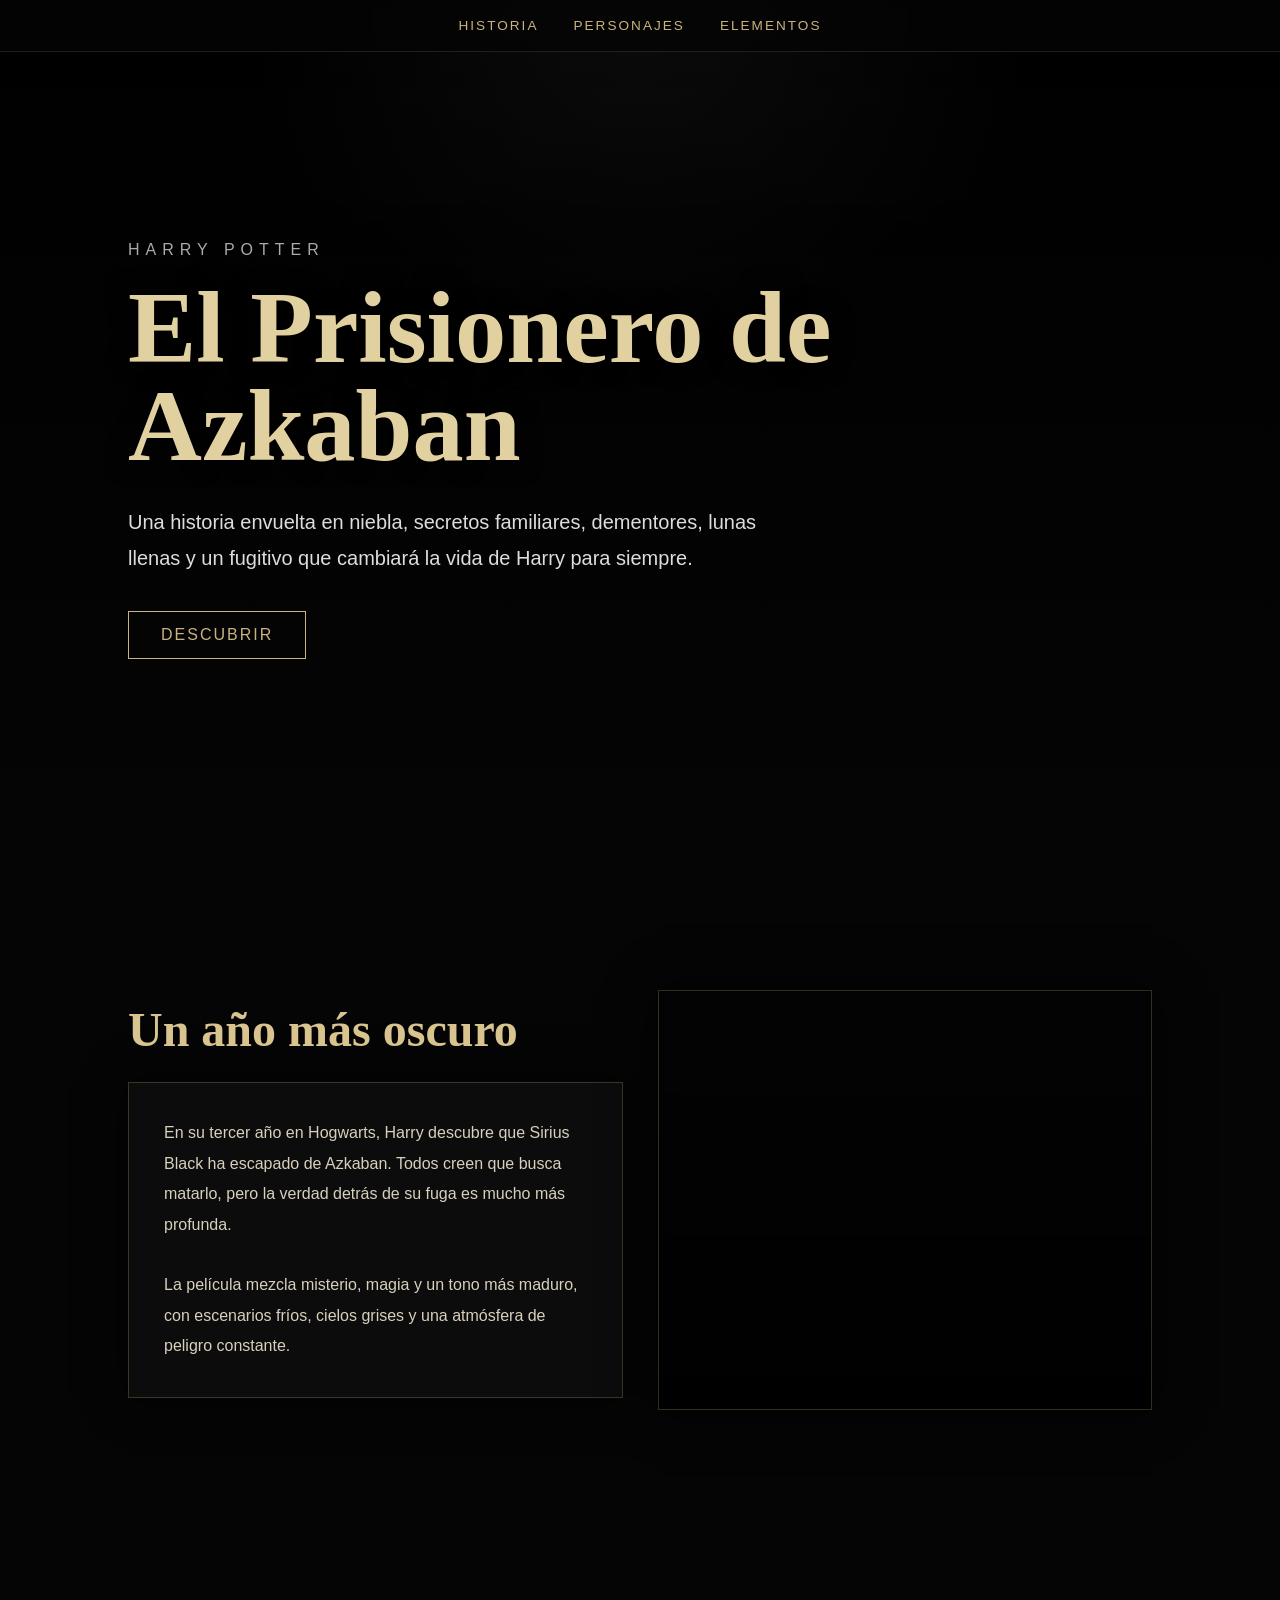
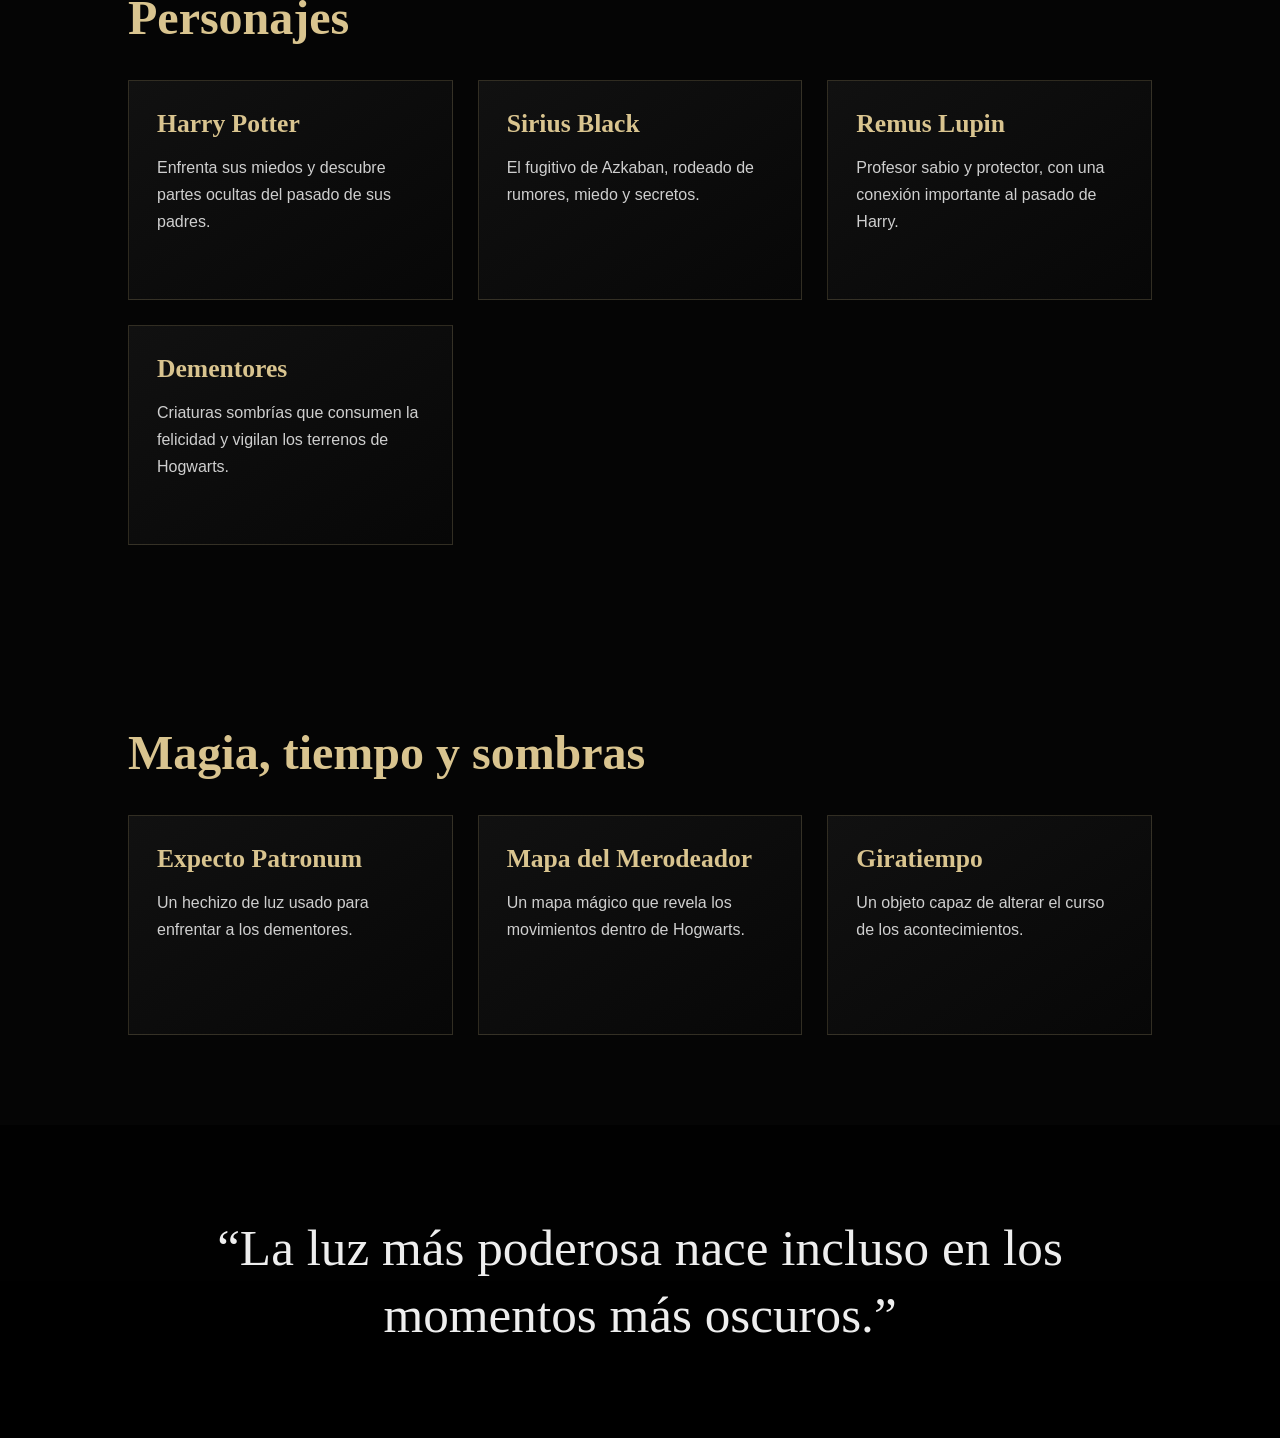
==== Harry Potter/harry-potter.html @ 2e946d89 "Página de Harry Potter" ====
<!DOCTYPE html>
<html lang="es">
<head>
<meta charset="UTF-8">
<meta name="viewport" content="width=device-width, initial-scale=1.0">
<title>El Prisionero de Azkaban</title>

<style>
*{
  margin:0;
  padding:0;
  box-sizing:border-box;
}

html{
  scroll-behavior:smooth;
}

body{
  background:#050505;
  color:#d8d0bd;
  font-family:"Trebuchet MS", Arial, sans-serif;
}

body::before{
  content:"";
  position:fixed;
  inset:0;
  background:
    radial-gradient(circle at top, rgba(120,120,120,.15), transparent 35%),
    linear-gradient(rgba(0,0,0,.75), rgba(0,0,0,.95));
  pointer-events:none;
  z-index:-1;
}

nav{
  position:fixed;
  top:0;
  width:100%;
  z-index:100;
  padding:18px 40px;
  display:flex;
  justify-content:center;
  gap:35px;
  background:rgba(5,5,5,.75);
  backdrop-filter:blur(8px);
  border-bottom:1px solid rgba(180,180,180,.15);
}

nav a{
  color:#c9b37e;
  text-decoration:none;
  letter-spacing:2px;
  font-size:.85rem;
  text-transform:uppercase;
}

nav a:hover{
  color:#fff;
}

.hero{
  min-height:100vh;
  background:
    linear-gradient(to bottom, rgba(0,0,0,.35), #050505 95%),
    url("img/1374887.png");
  background-size:cover;
  background-position:center;
  display:flex;
  align-items:center;
  padding:120px 10%;
}

.hero-content{
  max-width:760px;
}

.small-title{
  color:#aaa;
  letter-spacing:6px;
  text-transform:uppercase;
  margin-bottom:20px;
}

h1{
  font-family:Georgia, serif;
  font-size:clamp(3rem, 8vw, 6.5rem);
  color:#e1d1a0;
  line-height:.95;
  text-shadow:0 0 25px #000;
  margin-bottom:30px;
}

.hero p{
  font-size:1.25rem;
  line-height:1.8;
  color:#ddd;
  max-width:640px;
}

.btn{
  display:inline-block;
  margin-top:35px;
  padding:14px 32px;
  border:1px solid #c9b37e;
  color:#c9b37e;
  text-decoration:none;
  letter-spacing:2px;
  text-transform:uppercase;
  transition:.3s;
}

.btn:hover{
  background:#c9b37e;
  color:#111;
}

section{
  padding:90px 10%;
}

.section-title{
  font-family:Georgia, serif;
  font-size:3rem;
  color:#d9c48f;
  margin-bottom:25px;
}

.dark-box{
  background:rgba(15,15,15,.85);
  border:1px solid rgba(201,179,126,.25);
  padding:35px;
  line-height:1.9;
  box-shadow:0 0 40px rgba(0,0,0,.7);
}

.two-columns{
  display:grid;
  grid-template-columns:1fr 1fr;
  gap:35px;
  align-items:center;
}

.image-card{
  min-height:420px;
  background:
    linear-gradient(rgba(0,0,0,.25), rgba(0,0,0,.85)),
    url("img/922834.jpg");
  background-size:cover;
  background-position:center;
  border:1px solid rgba(201,179,126,.25);
  box-shadow:0 0 45px rgba(0,0,0,.8);
}

.cards{
  display:grid;
  grid-template-columns:repeat(auto-fit,minmax(240px,1fr));
  gap:25px;
  margin-top:35px;
}

.card{
  background:linear-gradient(145deg,#111,#070707);
  border:1px solid rgba(201,179,126,.2);
  padding:28px;
  min-height:220px;
  transition:.3s;
}

.card:hover{
  transform:translateY(-10px);
  border-color:#c9b37e;
  box-shadow:0 0 30px rgba(201,179,126,.18);
}

.card h3{
  color:#d9c48f;
  font-family:Georgia, serif;
  font-size:1.6rem;
  margin-bottom:15px;
}

.card p{
  color:#cfcfcf;
  line-height:1.7;
}

.quote-section{
  background:
    linear-gradient(rgba(0,0,0,.7), rgba(0,0,0,.9)),
    url("img/white-owl-4196287_1280.jpg");
  background-size:cover;
  background-position:center;
  text-align:center;
}

.quote{
  font-family:Georgia, serif;
  font-size:clamp(1.8rem,4vw,3.5rem);
  color:#eee;
  max-width:900px;
  margin:auto;
  line-height:1.3;
}

footer{
  padding:35px;
  text-align:center;
  background:#020202;
  color:#777;
  border-top:1px solid rgba(201,179,126,.15);
}

@media(max-width:800px){
  nav{
    gap:15px;
    padding:14px;
  }

  nav a{
    font-size:.7rem;
  }

  .two-columns{
    grid-template-columns:1fr;
  }

  section{
    padding:70px 7%;
  }
}
</style>
</head>

<body>

<nav>
  <a href="#historia">Historia</a>
  <a href="#personajes">Personajes</a>
  <a href="#elementos">Elementos</a>
</nav>

<header class="hero">
  <div class="hero-content">
    <div class="small-title">Harry Potter</div>
    <h1>El Prisionero de Azkaban</h1>
    <p>
      Una historia envuelta en niebla, secretos familiares, dementores,
      lunas llenas y un fugitivo que cambiará la vida de Harry para siempre.
    </p>
    <a class="btn" href="#historia">Descubrir</a>
  </div>
</header>

<section id="historia">
  <div class="two-columns">
    <div>
      <h2 class="section-title">Un año más oscuro</h2>
      <div class="dark-box">
        <p>
          En su tercer año en Hogwarts, Harry descubre que Sirius Black ha
          escapado de Azkaban. Todos creen que busca matarlo, pero la verdad
          detrás de su fuga es mucho más profunda.
        </p>
        <br>
        <p>
          La película mezcla misterio, magia y un tono más maduro, con escenarios
          fríos, cielos grises y una atmósfera de peligro constante.
        </p>
      </div>
    </div>

    <div class="image-card"></div>
  </div>
</section>

<section id="personajes">
  <h2 class="section-title">Personajes</h2>

  <div class="cards">
    <div class="card">
      <h3>Harry Potter</h3>
      <p>Enfrenta sus miedos y descubre partes ocultas del pasado de sus padres.</p>
    </div>

    <div class="card">
      <h3>Sirius Black</h3>
      <p>El fugitivo de Azkaban, rodeado de rumores, miedo y secretos.</p>
    </div>

    <div class="card">
      <h3>Remus Lupin</h3>
      <p>Profesor sabio y protector, con una conexión importante al pasado de Harry.</p>
    </div>

    <div class="card">
      <h3>Dementores</h3>
      <p>Criaturas sombrías que consumen la felicidad y vigilan los terrenos de Hogwarts.</p>
    </div>
  </div>
</section>

<section id="elementos">
  <h2 class="section-title">Magia, tiempo y sombras</h2>

  <div class="cards">
    <div class="card">
      <h3>Expecto Patronum</h3>
      <p>Un hechizo de luz usado para enfrentar a los dementores.</p>
    </div>

    <div class="card">
      <h3>Mapa del Merodeador</h3>
      <p>Un mapa mágico que revela los movimientos dentro de Hogwarts.</p>
    </div>

    <div class="card">
      <h3>Giratiempo</h3>
      <p>Un objeto capaz de alterar el curso de los acontecimientos.</p>
    </div>
  </div>
</section>

<section class="quote-section">
  <p class="quote">
    “La luz más poderosa nace incluso en los momentos más oscuros.”
  </p>
</section>


</body>
</html>
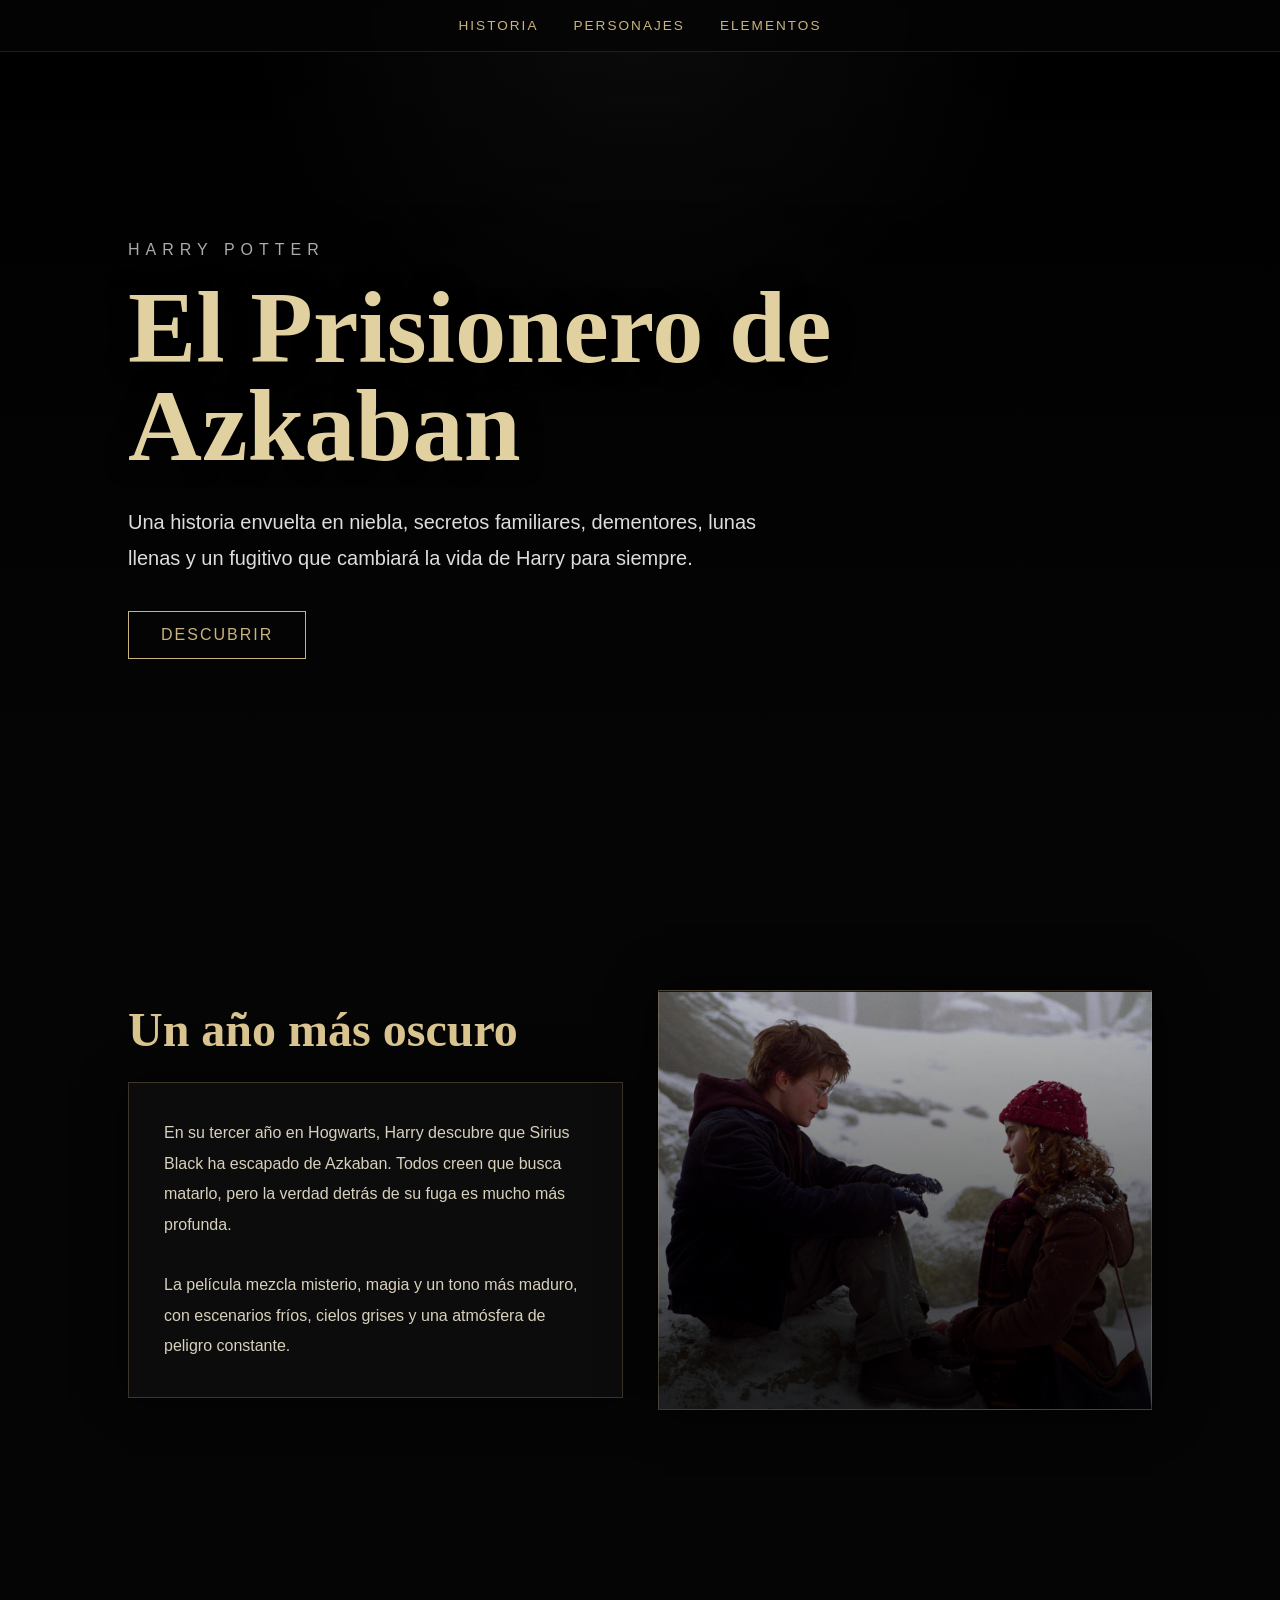
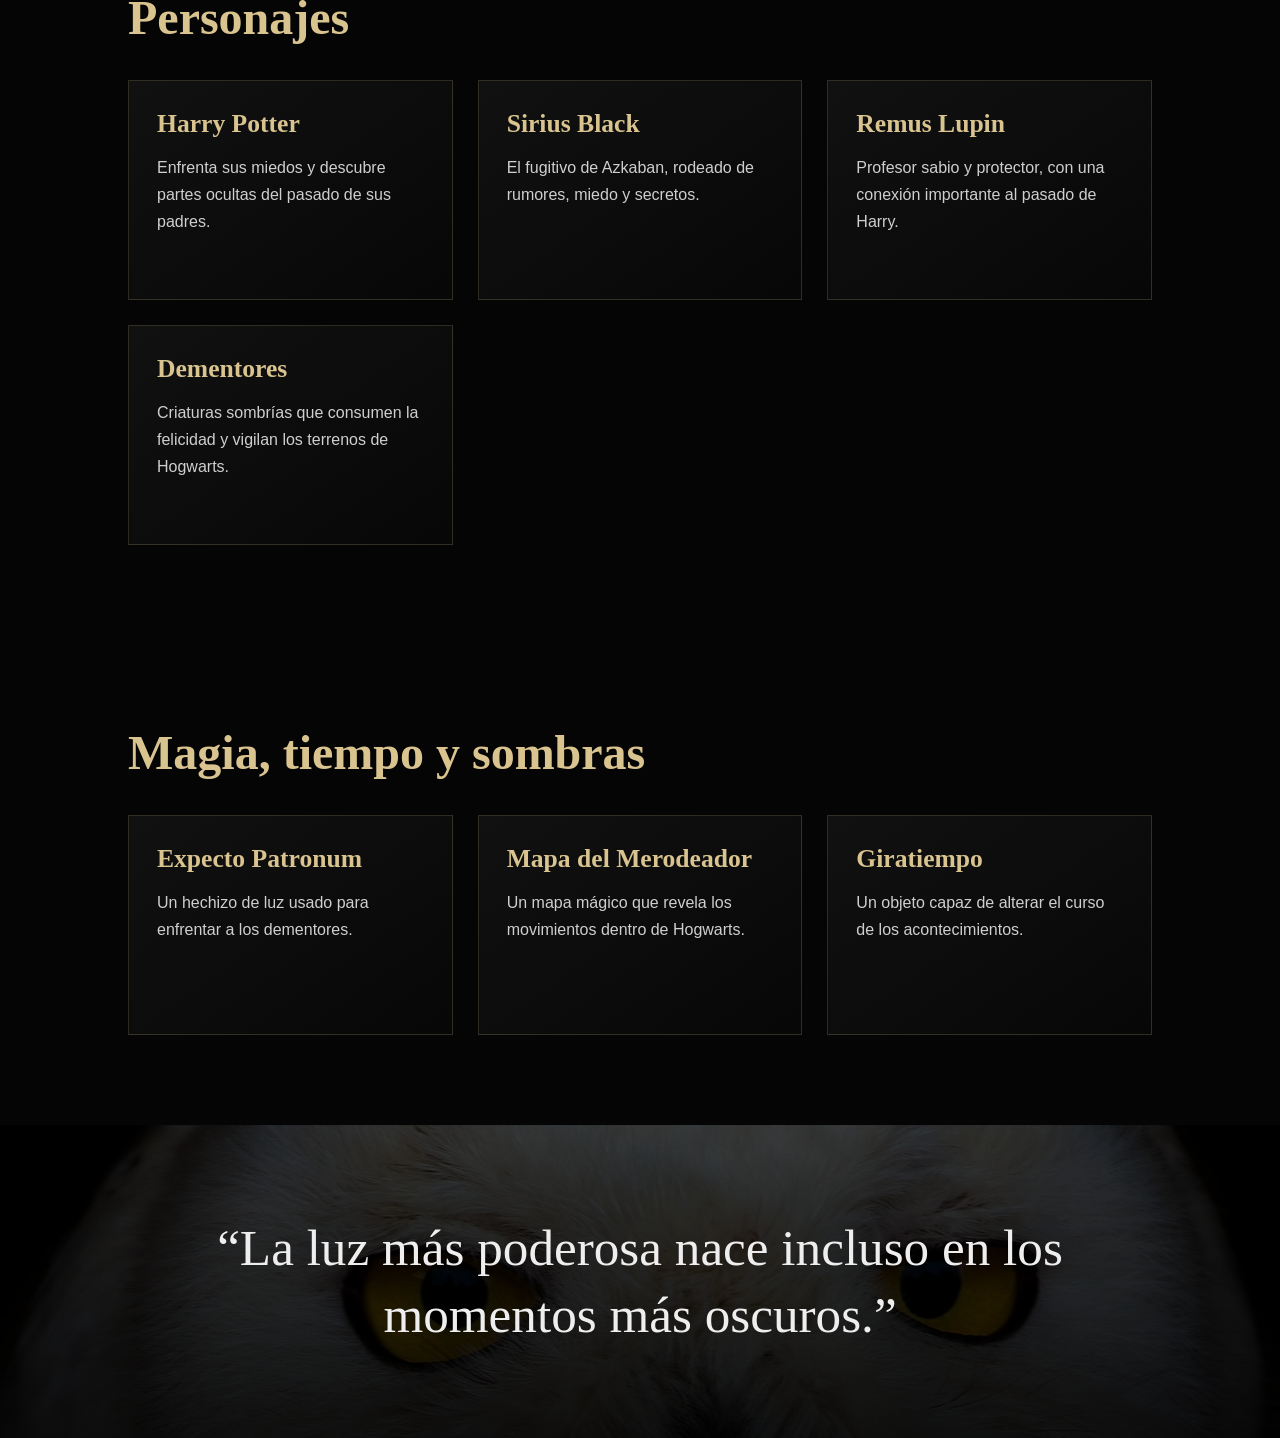
==== commit fe375c71: "Cambios en las imagenes y el index" ====
--- a/Harry Potter/harry-potter.html
+++ b/Harry Potter/harry-potter.html
@@ -63,7 +63,7 @@
   min-height:100vh;
   background:
     linear-gradient(to bottom, rgba(0,0,0,.35), #050505 95%),
-    url("img/1374887.png");
+    url("/img/1374887.png");
   background-size:cover;
   background-position:center;
   display:flex;
@@ -145,7 +145,7 @@
   min-height:420px;
   background:
     linear-gradient(rgba(0,0,0,.25), rgba(0,0,0,.85)),
-    url("img/922834.jpg");
+    url("/img/922834.jpg");
   background-size:cover;
   background-position:center;
   border:1px solid rgba(201,179,126,.25);
@@ -188,7 +188,7 @@
 .quote-section{
   background:
     linear-gradient(rgba(0,0,0,.7), rgba(0,0,0,.9)),
-    url("img/white-owl-4196287_1280.jpg");
+    url("/img/white-owl-4196287_1280.jpg");
   background-size:cover;
   background-position:center;
   text-align:center;
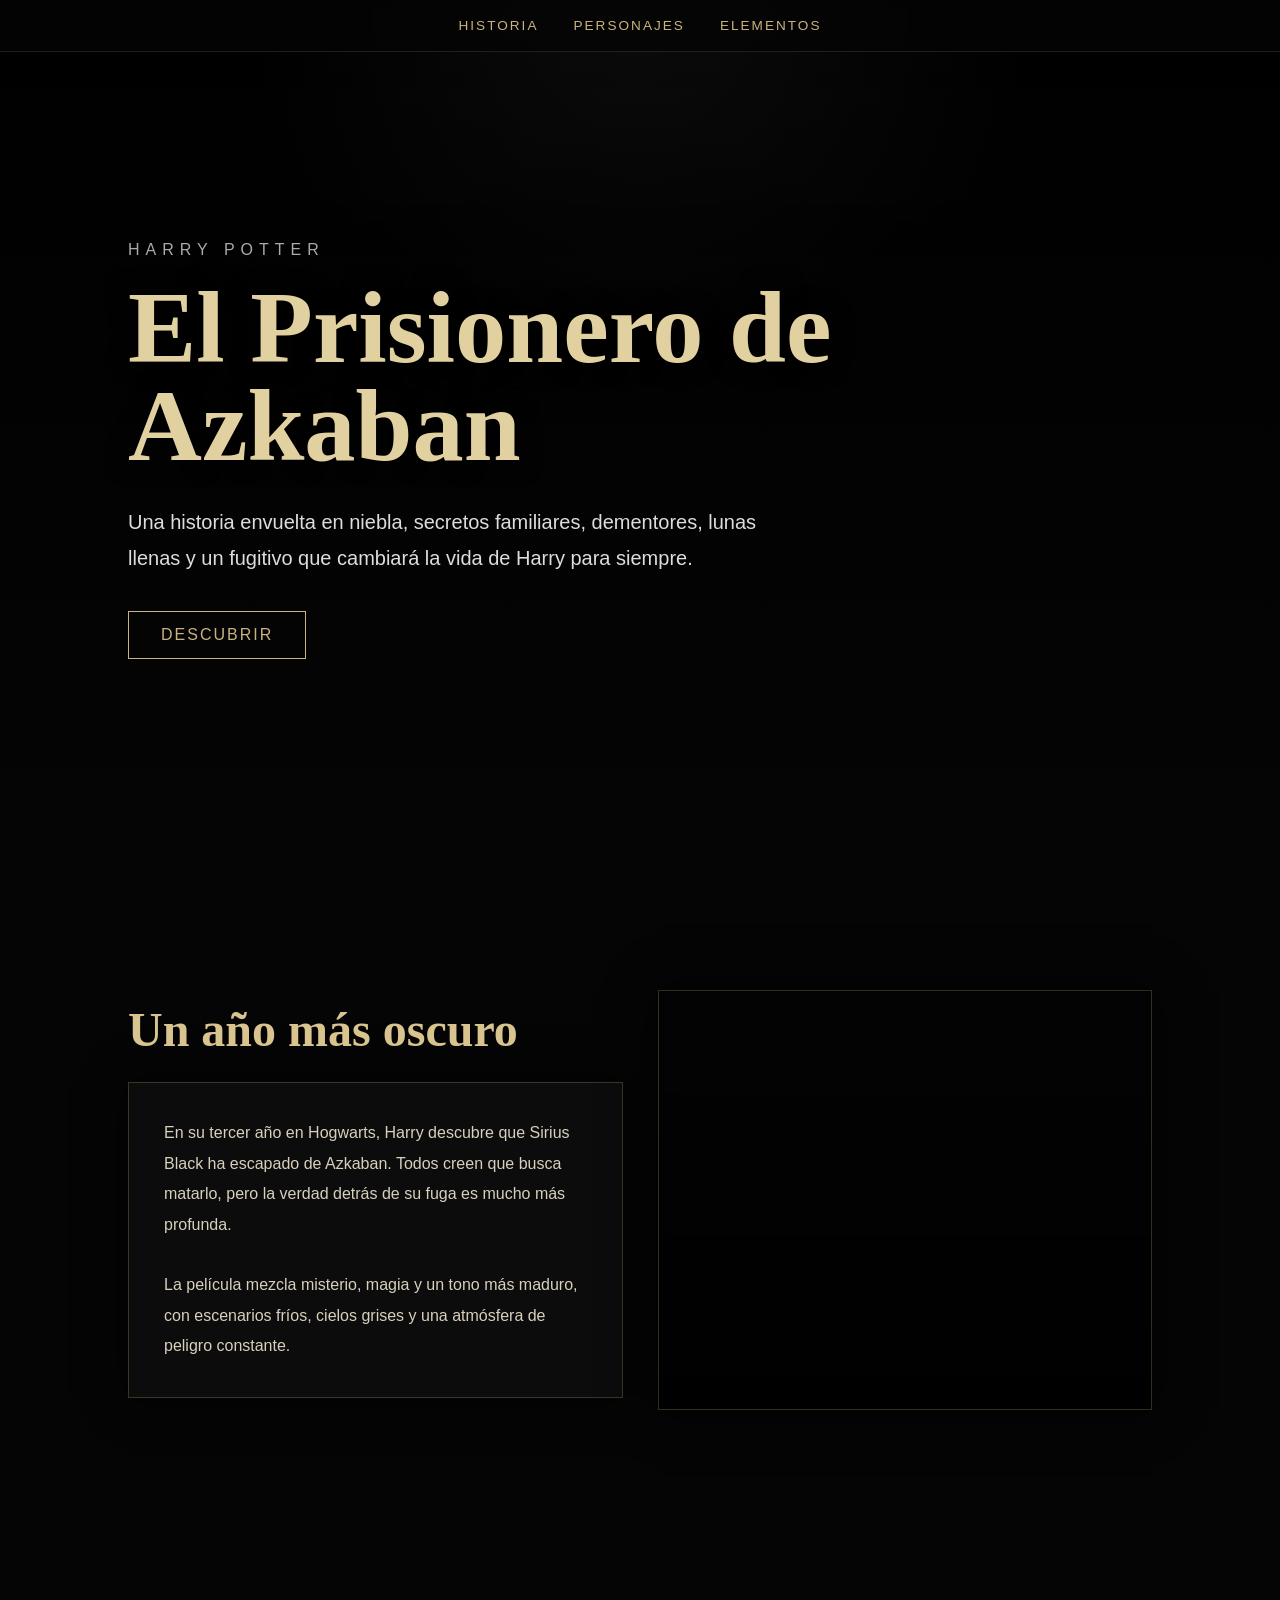
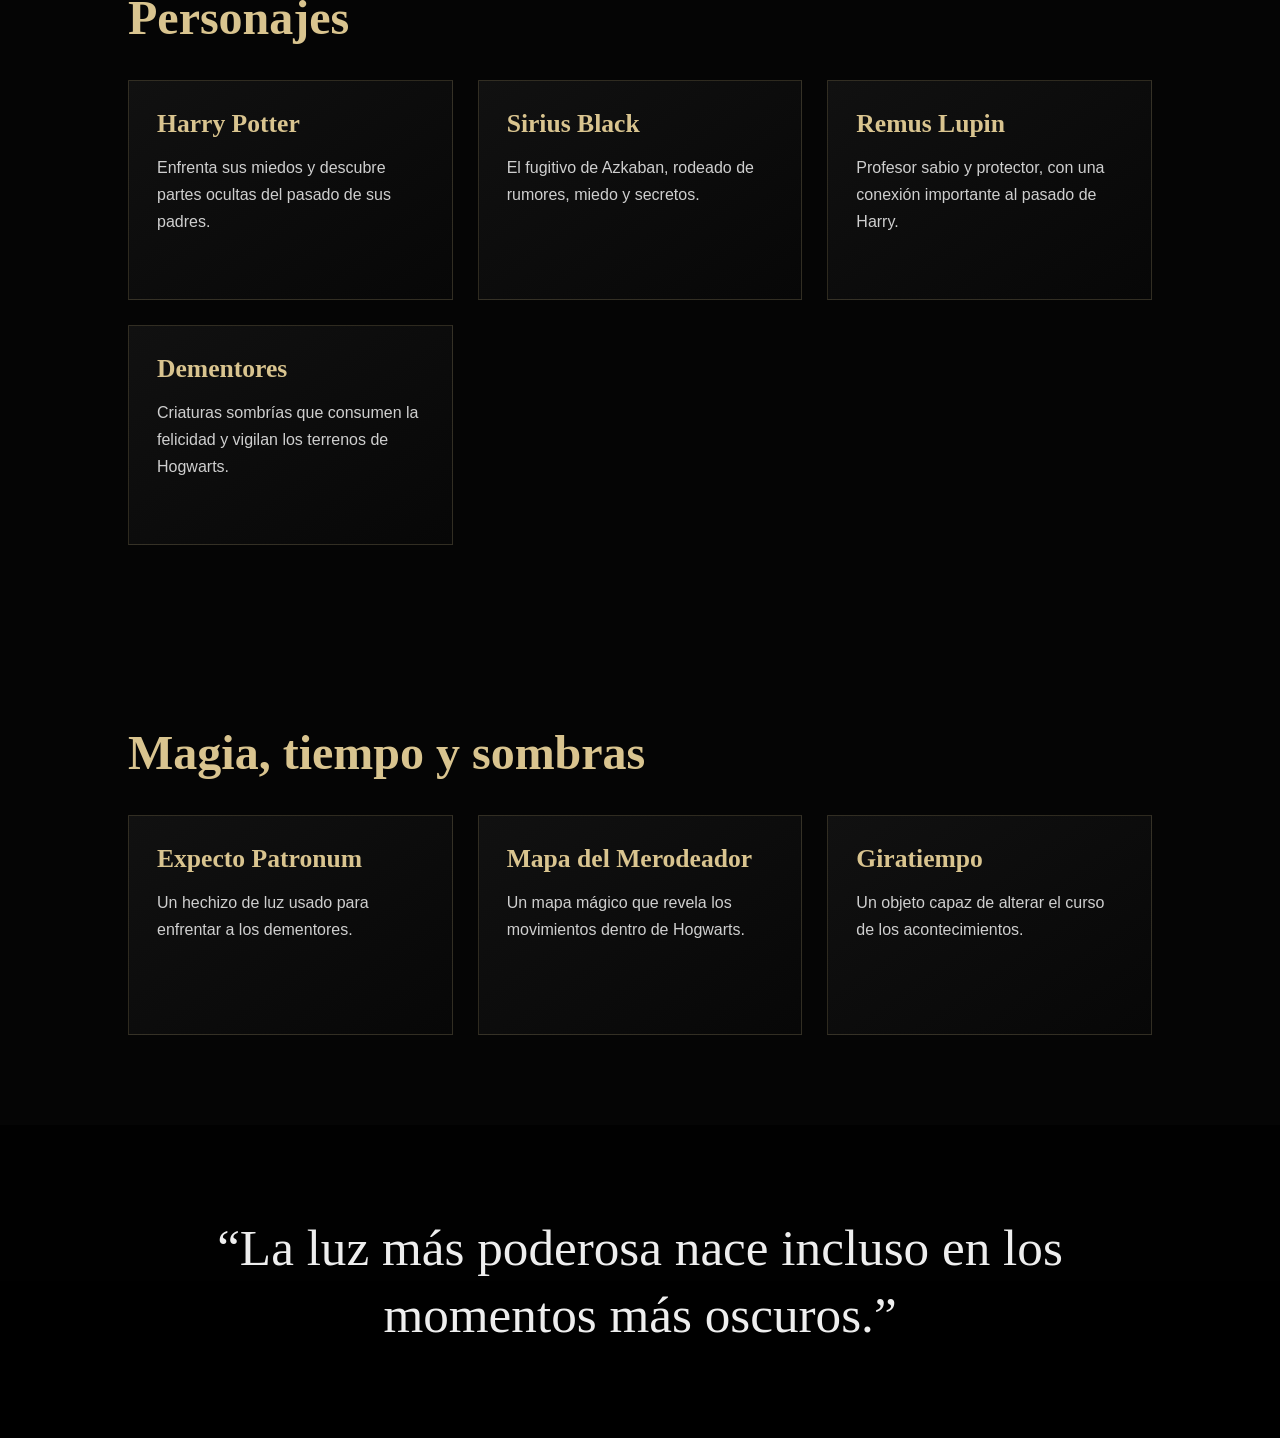
==== commit b6e8e8bf: "Merge branch 'master' of https://github.com/entBr/peliculas into feat-martin" ====
--- a/Harry Potter/harry-potter.html
+++ b/Harry Potter/harry-potter.html
@@ -63,7 +63,7 @@
   min-height:100vh;
   background:
     linear-gradient(to bottom, rgba(0,0,0,.35), #050505 95%),
-    url("/img/1374887.png");
+    url("img/1374887.png");
   background-size:cover;
   background-position:center;
   display:flex;
@@ -145,7 +145,7 @@
   min-height:420px;
   background:
     linear-gradient(rgba(0,0,0,.25), rgba(0,0,0,.85)),
-    url("/img/922834.jpg");
+    url("img/922834.jpg");
   background-size:cover;
   background-position:center;
   border:1px solid rgba(201,179,126,.25);
@@ -188,7 +188,7 @@
 .quote-section{
   background:
     linear-gradient(rgba(0,0,0,.7), rgba(0,0,0,.9)),
-    url("/img/white-owl-4196287_1280.jpg");
+    url("img/white-owl-4196287_1280.jpg");
   background-size:cover;
   background-position:center;
   text-align:center;
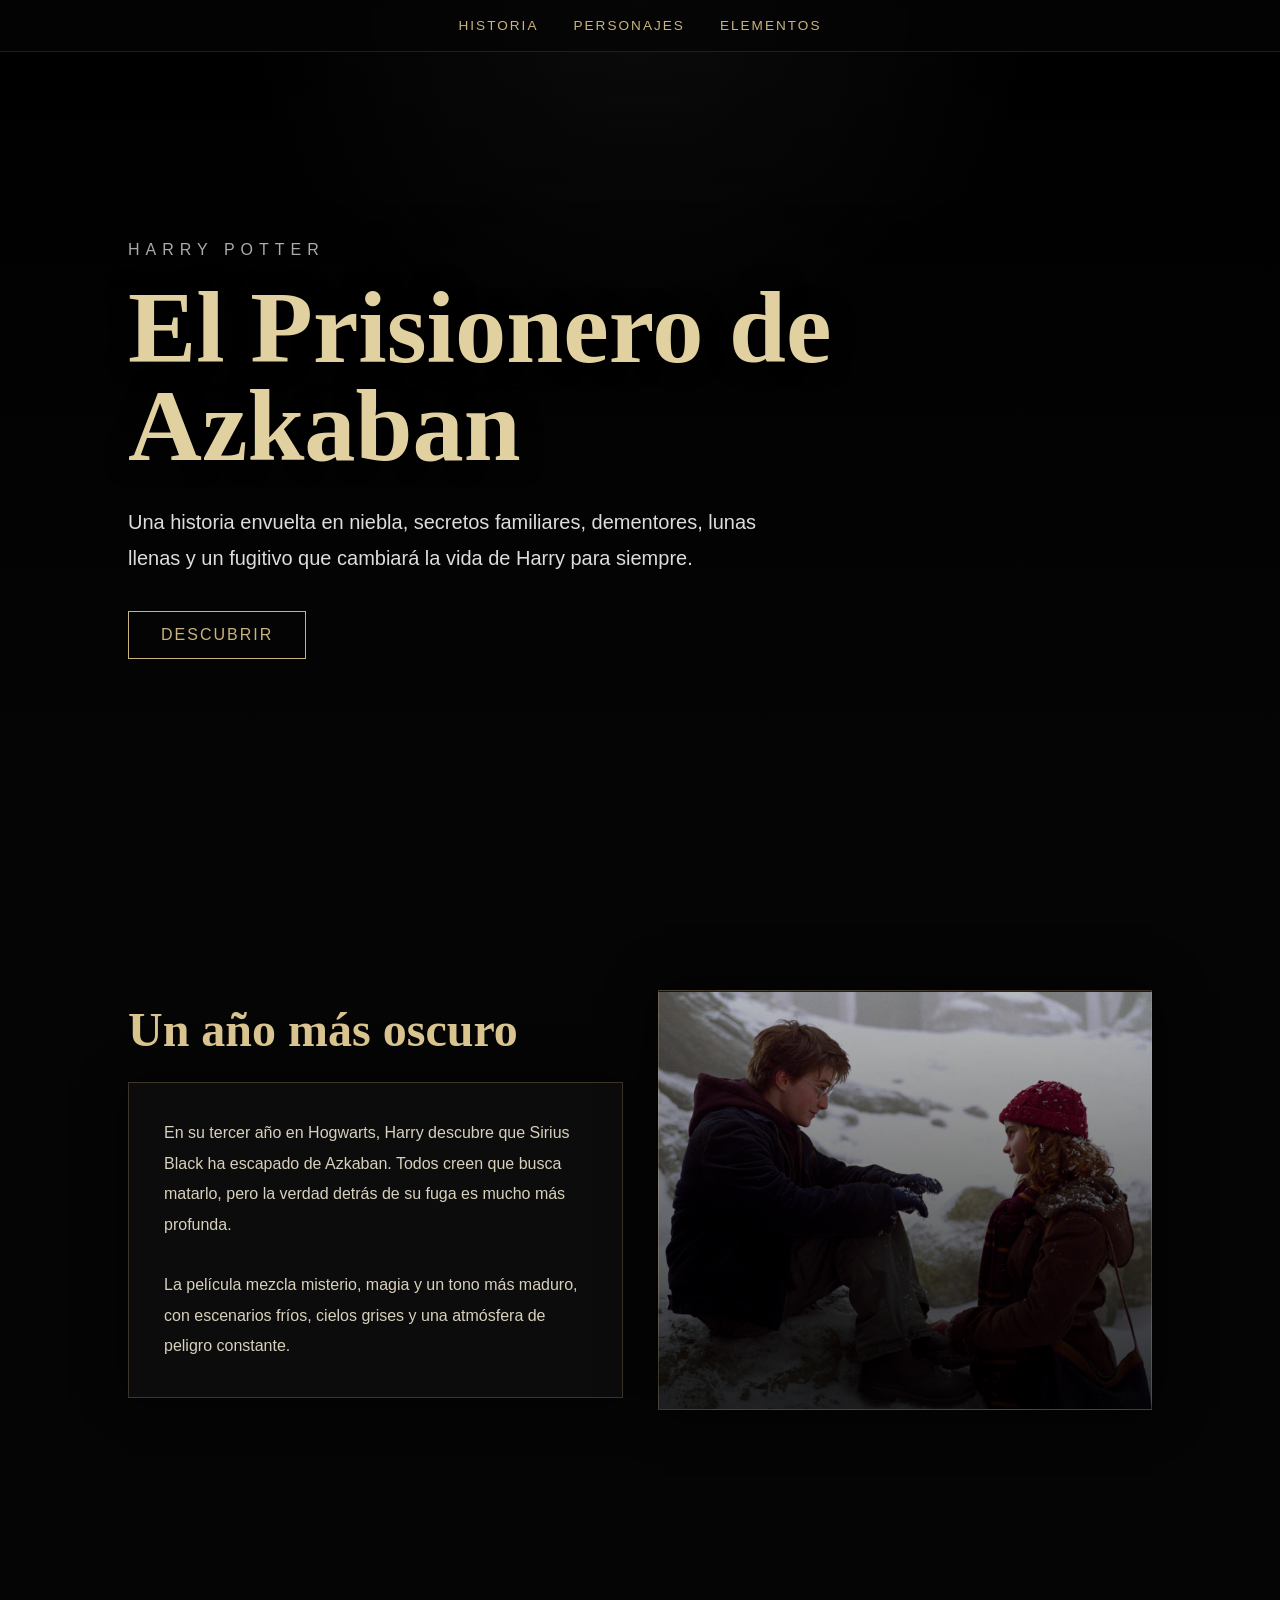
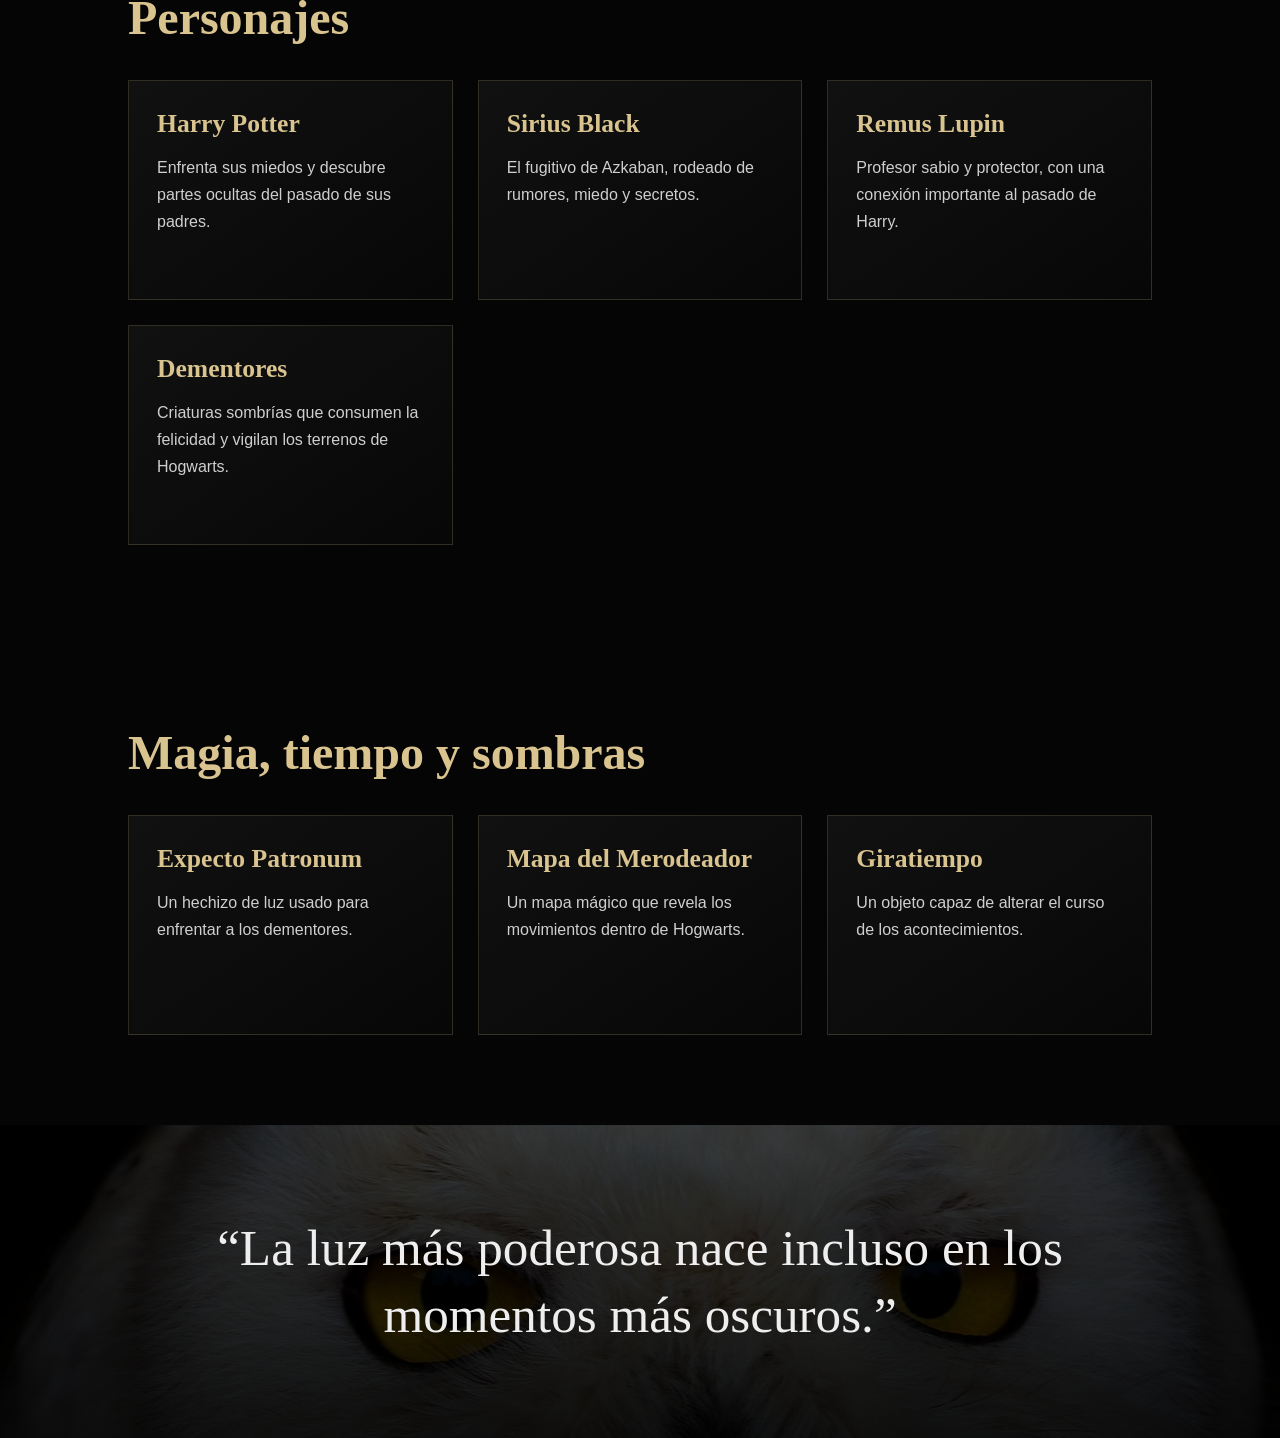
==== commit 3f8381bf: "Merge pull request #4 from ZylexSt/feat-Soto Cambios en las imagenes y el index" ====
--- a/Harry Potter/harry-potter.html
+++ b/Harry Potter/harry-potter.html
@@ -63,7 +63,7 @@
   min-height:100vh;
   background:
     linear-gradient(to bottom, rgba(0,0,0,.35), #050505 95%),
-    url("img/1374887.png");
+    url("/img/1374887.png");
   background-size:cover;
   background-position:center;
   display:flex;
@@ -145,7 +145,7 @@
   min-height:420px;
   background:
     linear-gradient(rgba(0,0,0,.25), rgba(0,0,0,.85)),
-    url("img/922834.jpg");
+    url("/img/922834.jpg");
   background-size:cover;
   background-position:center;
   border:1px solid rgba(201,179,126,.25);
@@ -188,7 +188,7 @@
 .quote-section{
   background:
     linear-gradient(rgba(0,0,0,.7), rgba(0,0,0,.9)),
-    url("img/white-owl-4196287_1280.jpg");
+    url("/img/white-owl-4196287_1280.jpg");
   background-size:cover;
   background-position:center;
   text-align:center;
